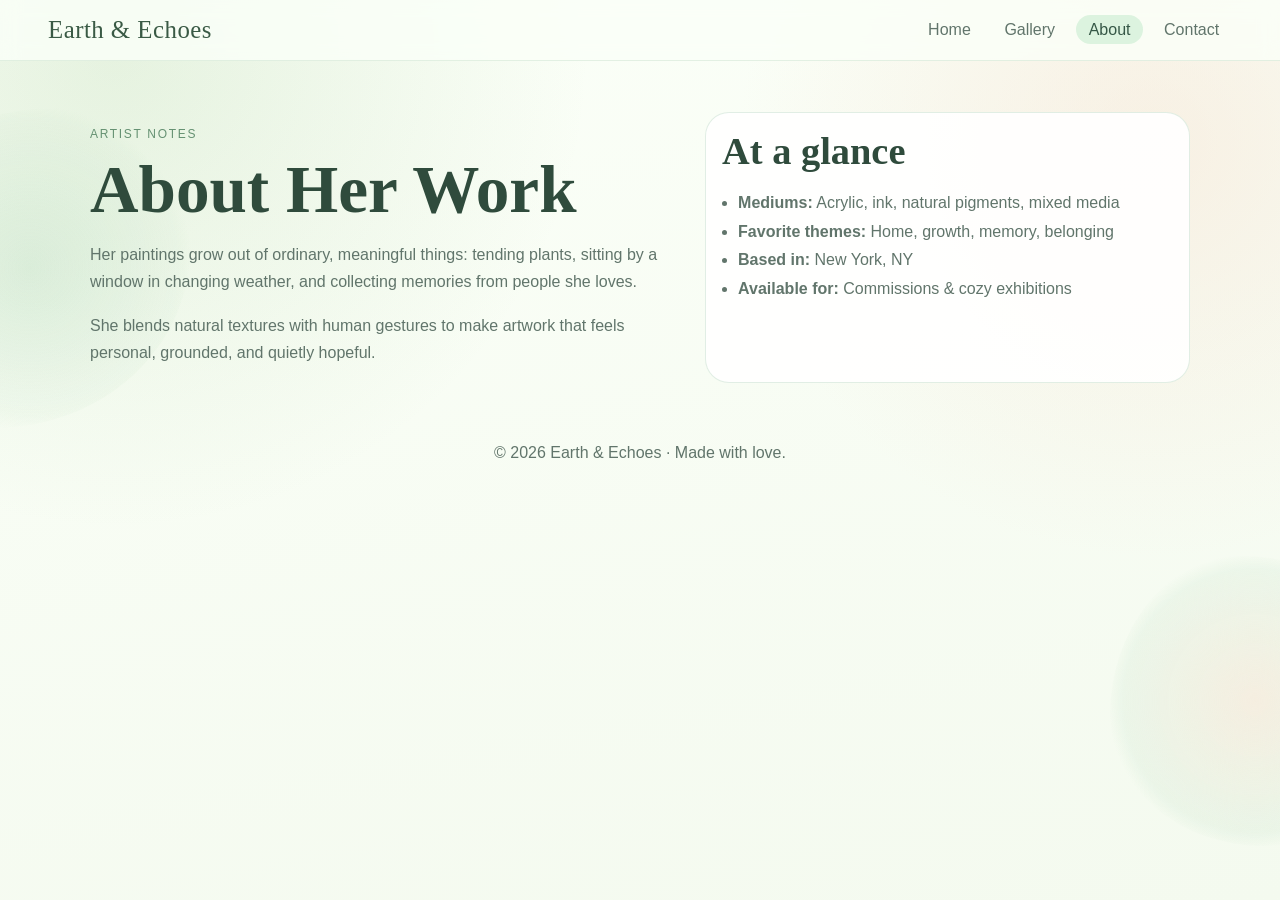
==== about.html @ 9827f24f "Shift portfolio to a homey, airy, plant-inspired aesthetic" ====
<!DOCTYPE html>
<html lang="en">
  <head>
    <meta charset="UTF-8" />
    <meta name="viewport" content="width=device-width, initial-scale=1.0" />
    <title>About | Earth & Echoes</title>
    <link rel="stylesheet" href="style.css" />
  </head>
  <body>
    <header class="site-header">
      <a class="logo" href="index.html">Earth & Echoes</a>
      <button class="menu-toggle" aria-expanded="false" aria-label="Toggle navigation">☰</button>
      <nav class="site-nav">
        <a href="index.html">Home</a>
        <a href="gallery.html">Gallery</a>
        <a href="about.html" aria-current="page">About</a>
        <a href="contact.html">Contact</a>
      </nav>
    </header>

    <main class="section reveal about-layout">
      <div>
        <p class="eyebrow">Artist Notes</p>
        <h1>About Her Work</h1>
        <p>
          Her paintings grow out of ordinary, meaningful things: tending plants,
          sitting by a window in changing weather, and collecting memories from people she loves.
        </p>
        <p>
          She blends natural textures with human gestures to make artwork that feels personal,
          grounded, and quietly hopeful.
        </p>
      </div>
      <aside class="about-card">
        <h2>At a glance</h2>
        <ul>
          <li><strong>Mediums:</strong> Acrylic, ink, natural pigments, mixed media</li>
          <li><strong>Favorite themes:</strong> Home, growth, memory, belonging</li>
          <li><strong>Based in:</strong> New York, NY</li>
          <li><strong>Available for:</strong> Commissions & cozy exhibitions</li>
        </ul>
      </aside>
    </main>

    <footer class="site-footer">
      <p>© 2026 Earth & Echoes · Made with love.</p>
    </footer>

    <script src="script.js"></script>
  </body>
</html>
---- style.css ----
:root {
  --bg: #f4faef;
  --bg-soft: #fbfff8;
  --panel: rgba(255, 255, 255, 0.76);
  --panel-strong: rgba(255, 255, 255, 0.9);
  --text: #30403a;
  --muted: #61756b;
  --accent: #93c9a1;
  --accent-deep: #69a87f;
  --accent-soft: #dcf3df;
  --leaf: #87bb74;
  --flower: #f5dcc8;
}

* {
  box-sizing: border-box;
}

body {
  margin: 0;
  font-family: "Nunito", "Segoe UI", sans-serif;
  background:
    radial-gradient(circle at 9% 6%, rgba(135, 187, 116, 0.18), transparent 33%),
    radial-gradient(circle at 90% 16%, rgba(245, 220, 200, 0.4), transparent 30%),
    linear-gradient(170deg, var(--bg-soft), var(--bg));
  color: var(--text);
  min-height: 100vh;
  overflow-x: hidden;
}

body::before,
body::after {
  content: "";
  position: fixed;
  z-index: -1;
  pointer-events: none;
}

body::before {
  width: 320px;
  height: 320px;
  left: -130px;
  top: 12vh;
  background: radial-gradient(circle, rgba(147, 201, 161, 0.22) 0%, rgba(147, 201, 161, 0.05) 65%, transparent 72%);
  border-radius: 58% 42% 61% 39% / 43% 44% 56% 57%;
  animation: floaty 14s ease-in-out infinite alternate;
}

body::after {
  width: 290px;
  height: 290px;
  right: -120px;
  bottom: 6vh;
  background: radial-gradient(circle, rgba(245, 220, 200, 0.4) 0%, rgba(147, 201, 161, 0.1) 64%, transparent 72%);
  border-radius: 45% 55% 47% 53% / 55% 40% 60% 45%;
  animation: floaty 16s ease-in-out infinite alternate-reverse;
}

.site-header {
  position: sticky;
  top: 0;
  z-index: 25;
  display: flex;
  align-items: center;
  justify-content: space-between;
  gap: 1rem;
  padding: 0.95rem clamp(1rem, 4vw, 3rem);
  background: rgba(251, 255, 248, 0.82);
  backdrop-filter: blur(10px);
  border-bottom: 1px solid rgba(105, 168, 127, 0.17);
}

.logo {
  color: #3a5a45;
  text-decoration: none;
  font-family: "Cormorant Garamond", Georgia, serif;
  font-size: 1.55rem;
  letter-spacing: 0.02em;
}

.menu-toggle {
  display: none;
  border: 1px solid rgba(105, 168, 127, 0.4);
  background: #ffffff;
  color: #3f5f4a;
  border-radius: 999px;
  padding: 0.35rem 0.7rem;
}

.site-nav {
  display: flex;
  gap: 0.5rem;
}

.site-nav a {
  text-decoration: none;
  color: var(--muted);
  padding: 0.35rem 0.8rem;
  border-radius: 999px;
  transition: background-color 0.2s ease, color 0.2s ease;
}

.site-nav a[aria-current="page"],
.site-nav a:hover {
  color: #355746;
  background: var(--accent-soft);
}

main {
  padding: 0 clamp(1rem, 4vw, 3rem) 4rem;
}

.section {
  max-width: 1100px;
  margin: 0 auto;
  padding: 3.2rem 0 1rem;
}

.hero {
  display: grid;
  grid-template-columns: 1.05fr 0.95fr;
  gap: 2rem;
  align-items: center;
  min-height: 70vh;
}

.eyebrow {
  text-transform: uppercase;
  letter-spacing: 0.14em;
  color: #659172;
  font-size: 0.75rem;
}

h1,
h2,
h3,
blockquote {
  font-family: "Cormorant Garamond", Georgia, serif;
  color: #2f4b3c;
}

h1 {
  font-size: clamp(2.2rem, 6vw, 4.2rem);
  line-height: 1.02;
  margin: 0.35rem 0 0.9rem;
}

h2 {
  margin: 0 0 0.4rem;
  font-size: clamp(1.75rem, 3vw, 2.4rem);
}

p {
  color: var(--muted);
  line-height: 1.72;
}

.hero-art {
  height: min(66vw, 440px);
  border-radius: 38% 62% 44% 56% / 54% 39% 61% 46%;
  background:
    radial-gradient(circle at 28% 28%, rgba(255, 255, 255, 0.7), transparent 42%),
    linear-gradient(140deg, #cdeccb 0%, #f3ddca 44%, #bcdcb2 100%);
  position: relative;
  border: 1px solid rgba(105, 168, 127, 0.2);
  box-shadow: 0 20px 44px rgba(111, 149, 122, 0.24);
  animation: sway 8s ease-in-out infinite;
}

.hero-art::before,
.hero-art::after {
  content: "";
  position: absolute;
}

.hero-art::before {
  inset: 14% 16% 22% 14%;
  border-radius: 51% 49% 64% 36% / 40% 54% 46% 60%;
  border: 2px dashed rgba(103, 152, 117, 0.45);
}

.hero-art::after {
  width: 46%;
  height: 46%;
  right: 10%;
  bottom: 10%;
  border-radius: 50%;
  background: radial-gradient(circle, rgba(147, 201, 161, 0.5) 0%, rgba(255, 255, 255, 0.2) 58%, transparent 70%);
}

.hero-actions {
  margin-top: 1.5rem;
  display: flex;
  gap: 0.8rem;
  flex-wrap: wrap;
}

.button {
  display: inline-block;
  text-decoration: none;
  border: none;
  border-radius: 999px;
  padding: 0.72rem 1.2rem;
  font-weight: 700;
  background: linear-gradient(135deg, var(--accent), #a7d7b3);
  color: #274336;
  box-shadow: 0 10px 20px rgba(129, 184, 145, 0.25);
  cursor: pointer;
}

.button.ghost {
  background: #ffffff;
  border: 1px solid rgba(105, 168, 127, 0.4);
  color: #3a5a45;
  box-shadow: none;
}

.card-grid {
  margin-top: 1.1rem;
  display: grid;
  grid-template-columns: repeat(auto-fit, minmax(220px, 1fr));
  gap: 1rem;
}

.card {
  background: linear-gradient(180deg, var(--panel-strong), var(--panel));
  border: 1px solid rgba(105, 168, 127, 0.18);
  border-radius: 28px;
  overflow: hidden;
  transition: transform 0.25s ease, box-shadow 0.25s ease;
}

.card:hover {
  transform: translateY(-4px);
  box-shadow: 0 16px 30px rgba(133, 171, 142, 0.2);
}

.card img {
  width: 100%;
  height: 220px;
  object-fit: cover;
  display: block;
}

.card-body {
  padding: 0.95rem;
}

.quote {
  text-align: center;
}

blockquote {
  margin: 0;
  padding: 2rem;
  background: linear-gradient(130deg, rgba(220, 243, 223, 0.85), rgba(255, 255, 255, 0.75));
  border: 1px solid rgba(105, 168, 127, 0.2);
  border-radius: 32px;
  font-size: clamp(1.3rem, 2.6vw, 1.9rem);
}

.filters {
  margin: 1rem 0;
  display: flex;
  gap: 0.6rem;
  flex-wrap: wrap;
}

.filter {
  border: 1px solid rgba(105, 168, 127, 0.3);
  background: rgba(255, 255, 255, 0.9);
  color: #3a5a45;
  border-radius: 999px;
  padding: 0.5rem 0.95rem;
}

.filter.active {
  background: linear-gradient(135deg, var(--accent), #a7d7b3);
  color: #274336;
}

.gallery-item.hidden {
  display: none;
}

.about-layout,
.contact-layout {
  display: grid;
  grid-template-columns: 1.1fr 0.9fr;
  gap: 1.4rem;
}

.about-card,
.contact-form {
  background: var(--panel-strong);
  border: 1px solid rgba(105, 168, 127, 0.2);
  border-radius: 24px;
  padding: 1rem;
}

.about-card ul {
  padding-left: 1rem;
  color: var(--muted);
  line-height: 1.8;
}

.contact-form {
  display: grid;
  gap: 0.9rem;
}

input,
textarea {
  width: 100%;
  margin-top: 0.35rem;
  border-radius: 14px;
  border: 1px solid rgba(105, 168, 127, 0.25);
  background: #fcfffb;
  color: #2f4b3c;
  padding: 0.7rem;
}

.site-footer {
  text-align: center;
  padding: 1.5rem 1rem 2rem;
  color: #557264;
}

.reveal {
  opacity: 0;
  transform: translateY(22px);
  transition: opacity 0.8s ease, transform 0.8s ease;
}

.reveal.visible {
  opacity: 1;
  transform: translateY(0);
}

@keyframes floaty {
  from {
    transform: translateY(0) rotate(0deg);
  }
  to {
    transform: translateY(-14px) rotate(8deg);
  }
}

@keyframes sway {
  0%,
  100% {
    border-radius: 38% 62% 44% 56% / 54% 39% 61% 46%;
  }
  50% {
    border-radius: 46% 54% 56% 44% / 44% 56% 44% 56%;
  }
}

@media (max-width: 860px) {
  .menu-toggle {
    display: inline-block;
  }

  .site-nav {
    position: absolute;
    top: 68px;
    right: 1rem;
    flex-direction: column;
    background: rgba(251, 255, 248, 0.98);
    border: 1px solid rgba(105, 168, 127, 0.22);
    border-radius: 20px;
    padding: 0.75rem;
    display: none;
  }

  .site-nav.open {
    display: flex;
  }

  .hero,
  .about-layout,
  .contact-layout {
    grid-template-columns: 1fr;
  }

  .hero-art {
    max-width: 520px;
    margin-inline: auto;
  }
}
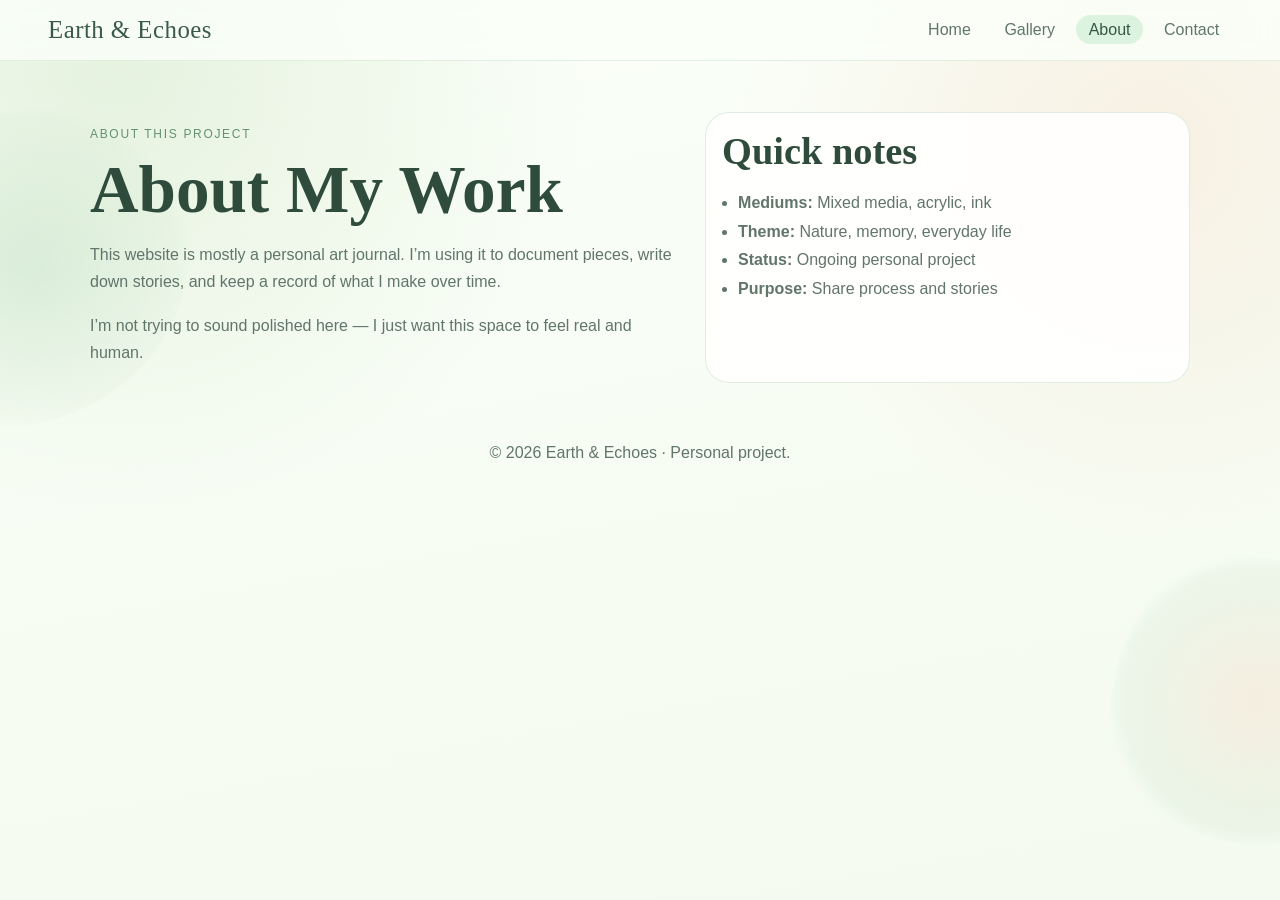
==== commit 70a88690: "Replace filler art with placeholders and simplify site voice" ====
--- a/about.html
+++ b/about.html
@@ -20,30 +20,29 @@
 
     <main class="section reveal about-layout">
       <div>
-        <p class="eyebrow">Artist Notes</p>
-        <h1>About Her Work</h1>
+        <p class="eyebrow">About this project</p>
+        <h1>About My Work</h1>
         <p>
-          Her paintings grow out of ordinary, meaningful things: tending plants,
-          sitting by a window in changing weather, and collecting memories from people she loves.
+          This website is mostly a personal art journal. I’m using it to document pieces,
+          write down stories, and keep a record of what I make over time.
         </p>
         <p>
-          She blends natural textures with human gestures to make artwork that feels personal,
-          grounded, and quietly hopeful.
+          I’m not trying to sound polished here — I just want this space to feel real and human.
         </p>
       </div>
       <aside class="about-card">
-        <h2>At a glance</h2>
+        <h2>Quick notes</h2>
         <ul>
-          <li><strong>Mediums:</strong> Acrylic, ink, natural pigments, mixed media</li>
-          <li><strong>Favorite themes:</strong> Home, growth, memory, belonging</li>
-          <li><strong>Based in:</strong> New York, NY</li>
-          <li><strong>Available for:</strong> Commissions & cozy exhibitions</li>
+          <li><strong>Mediums:</strong> Mixed media, acrylic, ink</li>
+          <li><strong>Theme:</strong> Nature, memory, everyday life</li>
+          <li><strong>Status:</strong> Ongoing personal project</li>
+          <li><strong>Purpose:</strong> Share process and stories</li>
         </ul>
       </aside>
     </main>
 
     <footer class="site-footer">
-      <p>© 2026 Earth & Echoes · Made with love.</p>
+      <p>© 2026 Earth & Echoes · Personal project.</p>
     </footer>
 
     <script src="script.js"></script>
--- a/style.css
+++ b/style.css
@@ -283,6 +283,57 @@
   display: none;
 }
 
+
+.card-link {
+  display: block;
+  text-decoration: none;
+  color: inherit;
+}
+
+.card-link .card-body p {
+  color: #4f6a5b;
+  font-weight: 600;
+}
+
+.back-link {
+  display: inline-block;
+  margin-bottom: 0.8rem;
+  color: #4e775f;
+  text-decoration: none;
+  font-weight: 700;
+}
+
+.artwork-layout h1 {
+  margin-bottom: 1.2rem;
+}
+
+.artwork-grid {
+  display: grid;
+  grid-template-columns: 1.05fr 0.95fr;
+  gap: 1.2rem;
+}
+
+.artwork-image-wrap,
+.artwork-notes {
+  background: var(--panel-strong);
+  border: 1px solid rgba(105, 168, 127, 0.2);
+  border-radius: 24px;
+  padding: 0.9rem;
+}
+
+.artwork-image-wrap img {
+  width: 100%;
+  border-radius: 16px;
+  display: block;
+  object-fit: cover;
+  max-height: 620px;
+}
+
+.artwork-notes h2 {
+  margin-top: 0.1rem;
+  margin-bottom: 0.5rem;
+}
+
 .about-layout,
 .contact-layout {
   display: grid;
@@ -379,7 +430,8 @@
 
   .hero,
   .about-layout,
-  .contact-layout {
+  .contact-layout,
+  .artwork-grid {
     grid-template-columns: 1fr;
   }
 
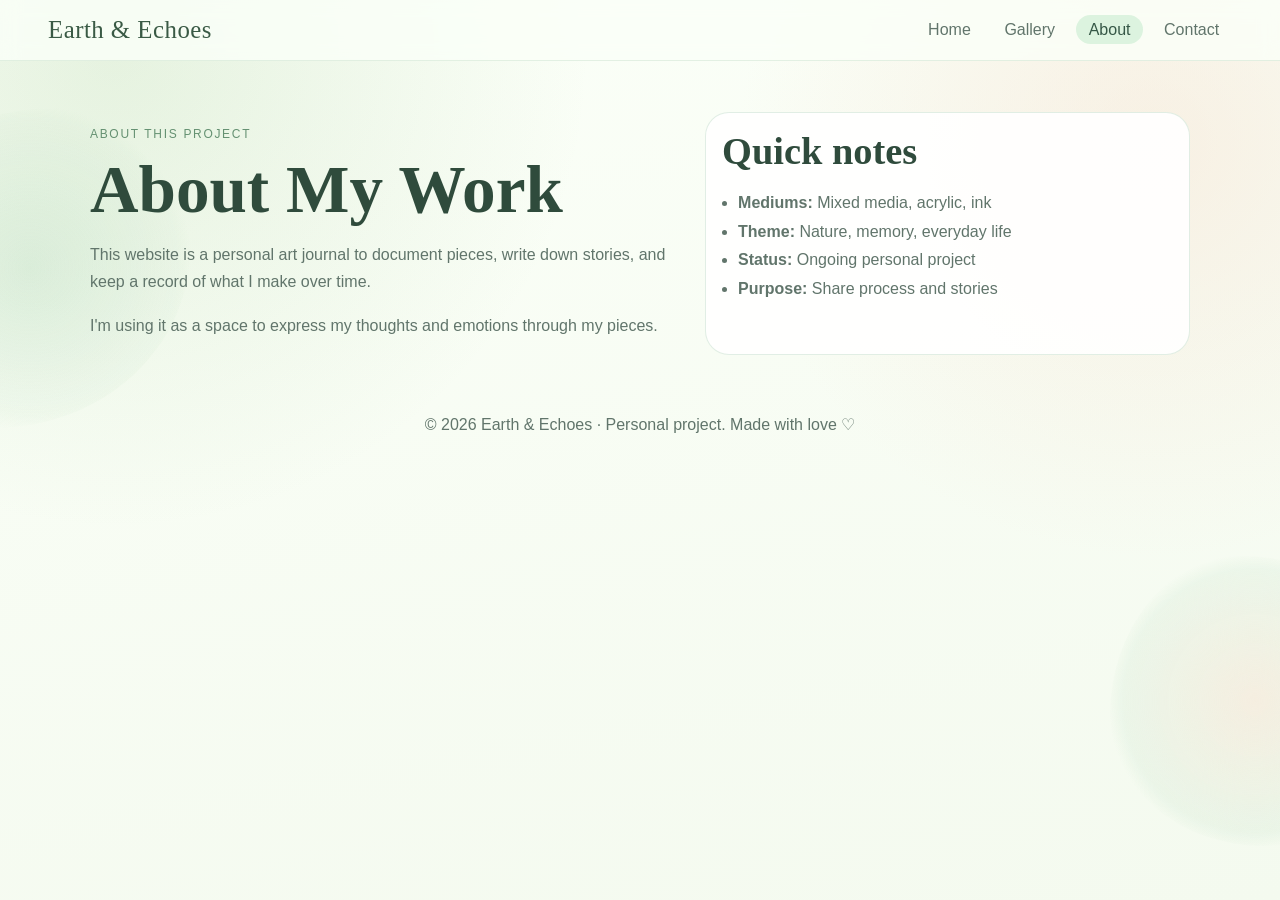
==== commit 1facd2e4: "Merge branch 'main' into codex/create-art-portfolio-web-page" ====
--- a/about.html
+++ b/about.html
@@ -23,11 +23,11 @@
         <p class="eyebrow">About this project</p>
         <h1>About My Work</h1>
         <p>
-          This website is mostly a personal art journal. I’m using it to document pieces,
+          This website is a personal art journal to document pieces,
           write down stories, and keep a record of what I make over time.
         </p>
         <p>
-          I’m not trying to sound polished here — I just want this space to feel real and human.
+          I'm using it as a space to express my thoughts and emotions through my pieces.
         </p>
       </div>
       <aside class="about-card">
@@ -42,7 +42,7 @@
     </main>
 
     <footer class="site-footer">
-      <p>© 2026 Earth & Echoes · Personal project.</p>
+      <p>© 2026 Earth & Echoes · Personal project. Made with love ♡ </p>
     </footer>
 
     <script src="script.js"></script>
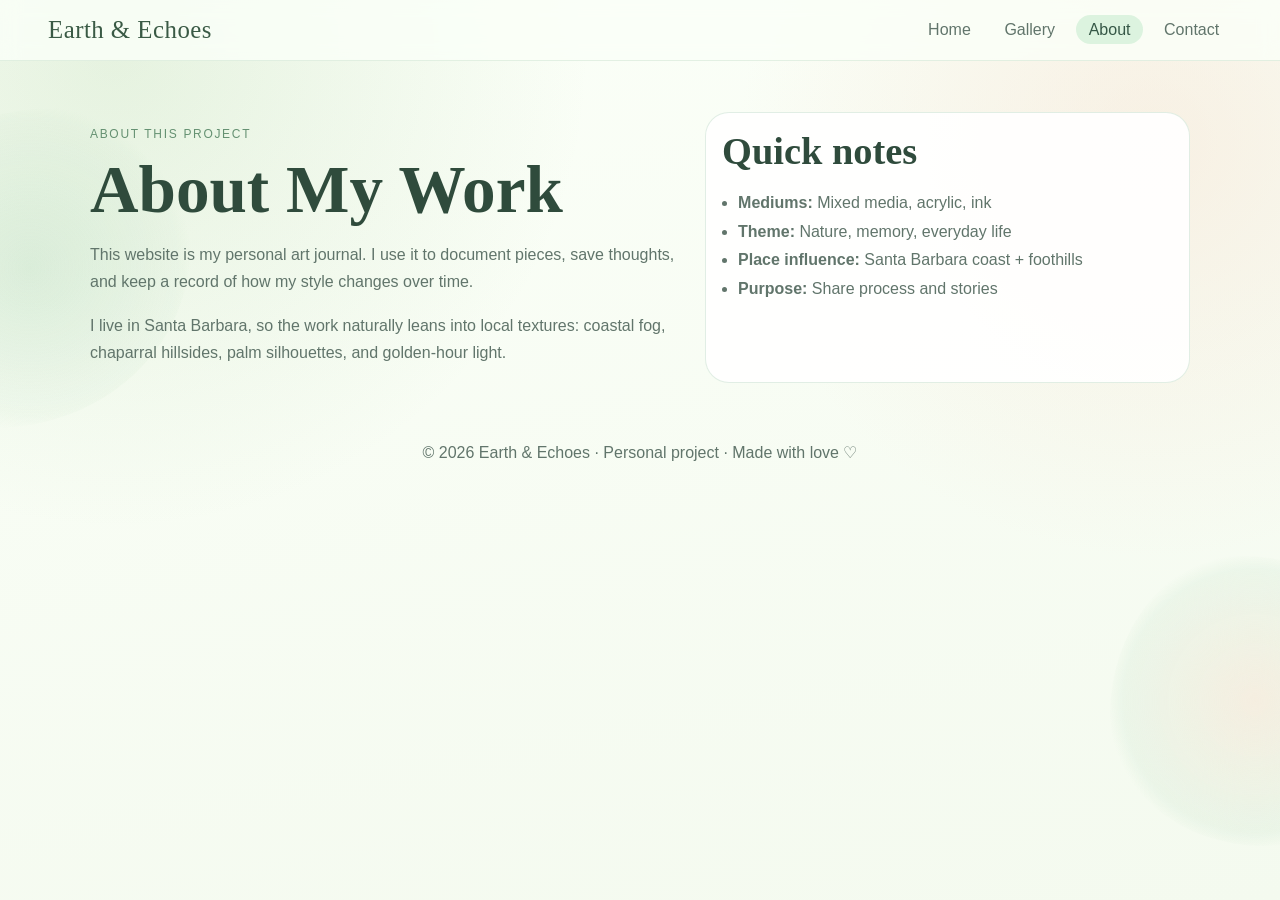
==== commit 2f7ab16f: "Use tropical palm clipart hero, add greenery accents, and unify footer tagline" ====
--- a/about.html
+++ b/about.html
@@ -23,11 +23,12 @@
         <p class="eyebrow">About this project</p>
         <h1>About My Work</h1>
         <p>
-          This website is a personal art journal to document pieces,
-          write down stories, and keep a record of what I make over time.
+          This website is my personal art journal. I use it to document pieces,
+          save thoughts, and keep a record of how my style changes over time.
         </p>
         <p>
-          I'm using it as a space to express my thoughts and emotions through my pieces.
+          I live in Santa Barbara, so the work naturally leans into local textures:
+          coastal fog, chaparral hillsides, palm silhouettes, and golden-hour light.
         </p>
       </div>
       <aside class="about-card">
@@ -35,14 +36,14 @@
         <ul>
           <li><strong>Mediums:</strong> Mixed media, acrylic, ink</li>
           <li><strong>Theme:</strong> Nature, memory, everyday life</li>
-          <li><strong>Status:</strong> Ongoing personal project</li>
+          <li><strong>Place influence:</strong> Santa Barbara coast + foothills</li>
           <li><strong>Purpose:</strong> Share process and stories</li>
         </ul>
       </aside>
     </main>
 
     <footer class="site-footer">
-      <p>© 2026 Earth & Echoes · Personal project. Made with love ♡ </p>
+      <p>© 2026 Earth & Echoes · Personal project · Made with love ♡</p>
     </footer>
 
     <script src="script.js"></script>
--- a/style.css
+++ b/style.css
@@ -108,6 +108,33 @@
 
 main {
   padding: 0 clamp(1rem, 4vw, 3rem) 4rem;
+  position: relative;
+}
+
+main::before,
+main::after {
+  content: "";
+  position: fixed;
+  width: 170px;
+  height: 170px;
+  pointer-events: none;
+  z-index: -1;
+  opacity: 0.35;
+  background-image: url("https://www.svgrepo.com/show/475682/leaf.svg");
+  background-size: contain;
+  background-repeat: no-repeat;
+}
+
+main::before {
+  left: 10px;
+  bottom: 90px;
+  transform: rotate(-10deg);
+}
+
+main::after {
+  right: 12px;
+  top: 130px;
+  transform: rotate(16deg) scaleX(-1);
 }
 
 .section {
@@ -157,35 +184,57 @@
 
 .hero-art {
   height: min(66vw, 440px);
-  border-radius: 38% 62% 44% 56% / 54% 39% 61% 46%;
-  background:
-    radial-gradient(circle at 28% 28%, rgba(255, 255, 255, 0.7), transparent 42%),
-    linear-gradient(140deg, #cdeccb 0%, #f3ddca 44%, #bcdcb2 100%);
+  border-radius: 30px;
+  background: linear-gradient(180deg, #d8f1f5 0%, #e9f7df 54%, #f8e5c9 100%);
   position: relative;
   border: 1px solid rgba(105, 168, 127, 0.2);
   box-shadow: 0 20px 44px rgba(111, 149, 122, 0.24);
-  animation: sway 8s ease-in-out infinite;
-}
-
-.hero-art::before,
-.hero-art::after {
-  content: "";
+  overflow: hidden;
+}
+
+.hero-art .sun {
   position: absolute;
-}
-
-.hero-art::before {
-  inset: 14% 16% 22% 14%;
-  border-radius: 51% 49% 64% 36% / 40% 54% 46% 60%;
-  border: 2px dashed rgba(103, 152, 117, 0.45);
-}
-
-.hero-art::after {
-  width: 46%;
-  height: 46%;
+  top: 14%;
+  right: 14%;
+  width: 72px;
+  height: 72px;
+  border-radius: 50%;
+  background: radial-gradient(circle, #fff6be 0%, #ffd884 70%);
+}
+
+.hero-art .horizon {
+  position: absolute;
+  left: 0;
+  right: 0;
+  bottom: 0;
+  height: 34%;
+  background: linear-gradient(180deg, rgba(98, 168, 143, 0.25), rgba(88, 134, 111, 0.55));
+}
+
+.hero-art .palm-clipart {
+  position: absolute;
+  width: 185px;
+  left: 38%;
+  bottom: 13%;
+  filter: drop-shadow(0 8px 8px rgba(0, 0, 0, 0.1));
+}
+
+.hero-art .leaf-clipart {
+  position: absolute;
+  width: 86px;
+  opacity: 0.75;
+}
+
+.hero-art .leaf-a {
+  left: 8%;
+  bottom: 26%;
+  transform: rotate(-16deg);
+}
+
+.hero-art .leaf-b {
   right: 10%;
-  bottom: 10%;
-  border-radius: 50%;
-  background: radial-gradient(circle, rgba(147, 201, 161, 0.5) 0%, rgba(255, 255, 255, 0.2) 58%, transparent 70%);
+  top: 34%;
+  transform: rotate(22deg) scaleX(-1);
 }
 
 .hero-actions {
@@ -397,16 +446,6 @@
   }
 }
 
-@keyframes sway {
-  0%,
-  100% {
-    border-radius: 38% 62% 44% 56% / 54% 39% 61% 46%;
-  }
-  50% {
-    border-radius: 46% 54% 56% 44% / 44% 56% 44% 56%;
-  }
-}
-
 @media (max-width: 860px) {
   .menu-toggle {
     display: inline-block;
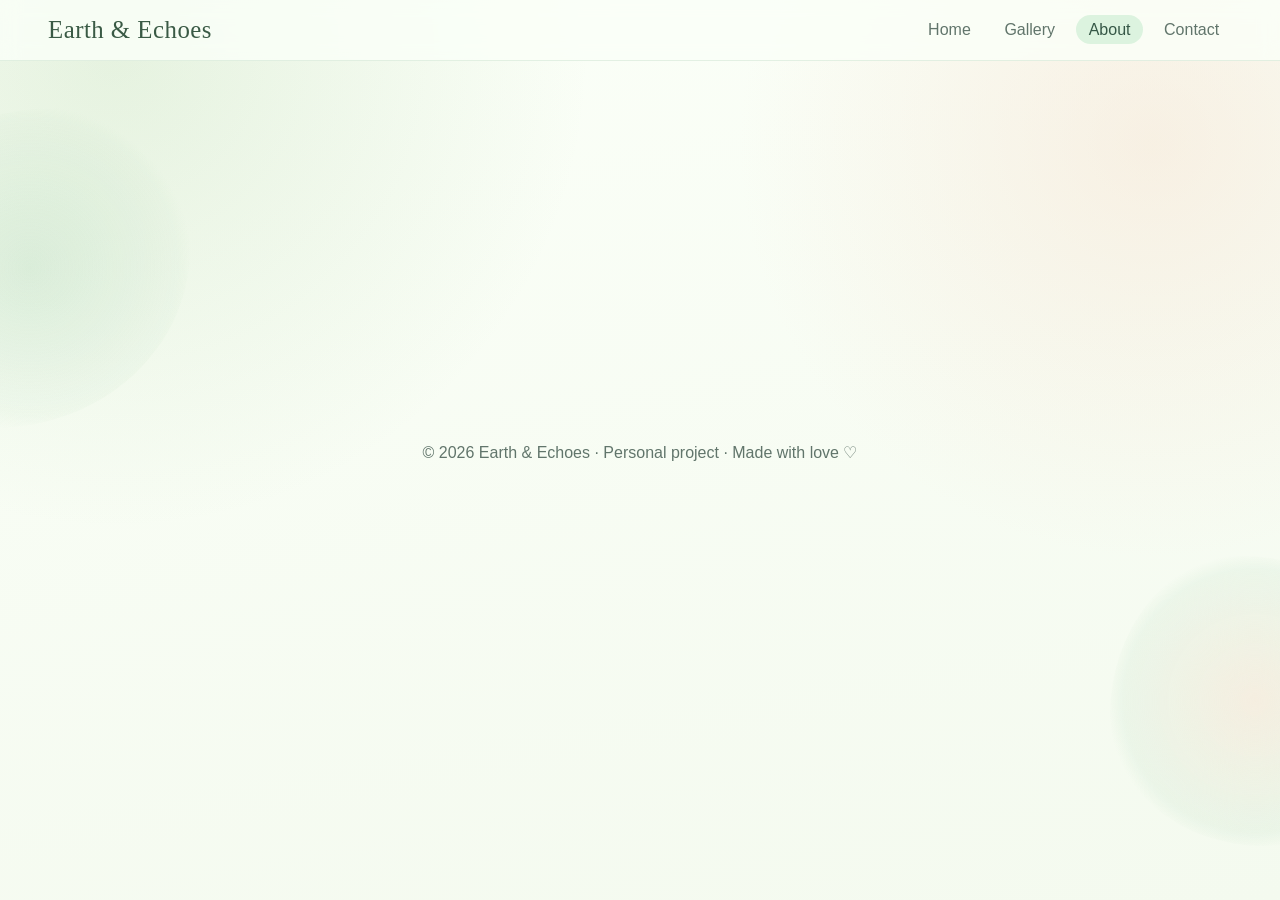
==== commit 1fd45c7a: "Merge branch 'main' into codex/create-art-portfolio-web-page" ====
--- a/about.html
+++ b/about.html
@@ -36,7 +36,7 @@
         <ul>
           <li><strong>Mediums:</strong> Mixed media, acrylic, ink</li>
           <li><strong>Theme:</strong> Nature, memory, everyday life</li>
-          <li><strong>Place influence:</strong> Santa Barbara coast + foothills</li>
+          <li><strong>Status:</strong> Ongoing personal project</li>
           <li><strong>Purpose:</strong> Share process and stories</li>
         </ul>
       </aside>
--- a/style.css
+++ b/style.css
@@ -184,57 +184,35 @@
 
 .hero-art {
   height: min(66vw, 440px);
-  border-radius: 30px;
-  background: linear-gradient(180deg, #d8f1f5 0%, #e9f7df 54%, #f8e5c9 100%);
+  border-radius: 38% 62% 44% 56% / 54% 39% 61% 46%;
+  background:
+    radial-gradient(circle at 28% 28%, rgba(255, 255, 255, 0.7), transparent 42%),
+    linear-gradient(140deg, #cdeccb 0%, #f3ddca 44%, #bcdcb2 100%);
   position: relative;
   border: 1px solid rgba(105, 168, 127, 0.2);
   box-shadow: 0 20px 44px rgba(111, 149, 122, 0.24);
-  overflow: hidden;
-}
-
-.hero-art .sun {
+  animation: sway 8s ease-in-out infinite;
+}
+
+.hero-art::before,
+.hero-art::after {
+  content: "";
   position: absolute;
-  top: 14%;
-  right: 14%;
-  width: 72px;
-  height: 72px;
+}
+
+.hero-art::before {
+  inset: 14% 16% 22% 14%;
+  border-radius: 51% 49% 64% 36% / 40% 54% 46% 60%;
+  border: 2px dashed rgba(103, 152, 117, 0.45);
+}
+
+.hero-art::after {
+  width: 46%;
+  height: 46%;
+  right: 10%;
+  bottom: 10%;
   border-radius: 50%;
-  background: radial-gradient(circle, #fff6be 0%, #ffd884 70%);
-}
-
-.hero-art .horizon {
-  position: absolute;
-  left: 0;
-  right: 0;
-  bottom: 0;
-  height: 34%;
-  background: linear-gradient(180deg, rgba(98, 168, 143, 0.25), rgba(88, 134, 111, 0.55));
-}
-
-.hero-art .palm-clipart {
-  position: absolute;
-  width: 185px;
-  left: 38%;
-  bottom: 13%;
-  filter: drop-shadow(0 8px 8px rgba(0, 0, 0, 0.1));
-}
-
-.hero-art .leaf-clipart {
-  position: absolute;
-  width: 86px;
-  opacity: 0.75;
-}
-
-.hero-art .leaf-a {
-  left: 8%;
-  bottom: 26%;
-  transform: rotate(-16deg);
-}
-
-.hero-art .leaf-b {
-  right: 10%;
-  top: 34%;
-  transform: rotate(22deg) scaleX(-1);
+  background: radial-gradient(circle, rgba(147, 201, 161, 0.5) 0%, rgba(255, 255, 255, 0.2) 58%, transparent 70%);
 }
 
 .hero-actions {
@@ -446,6 +424,16 @@
   }
 }
 
+@keyframes sway {
+  0%,
+  100% {
+    border-radius: 38% 62% 44% 56% / 54% 39% 61% 46%;
+  }
+  50% {
+    border-radius: 46% 54% 56% 44% / 44% 56% 44% 56%;
+  }
+}
+
 @media (max-width: 860px) {
   .menu-toggle {
     display: inline-block;
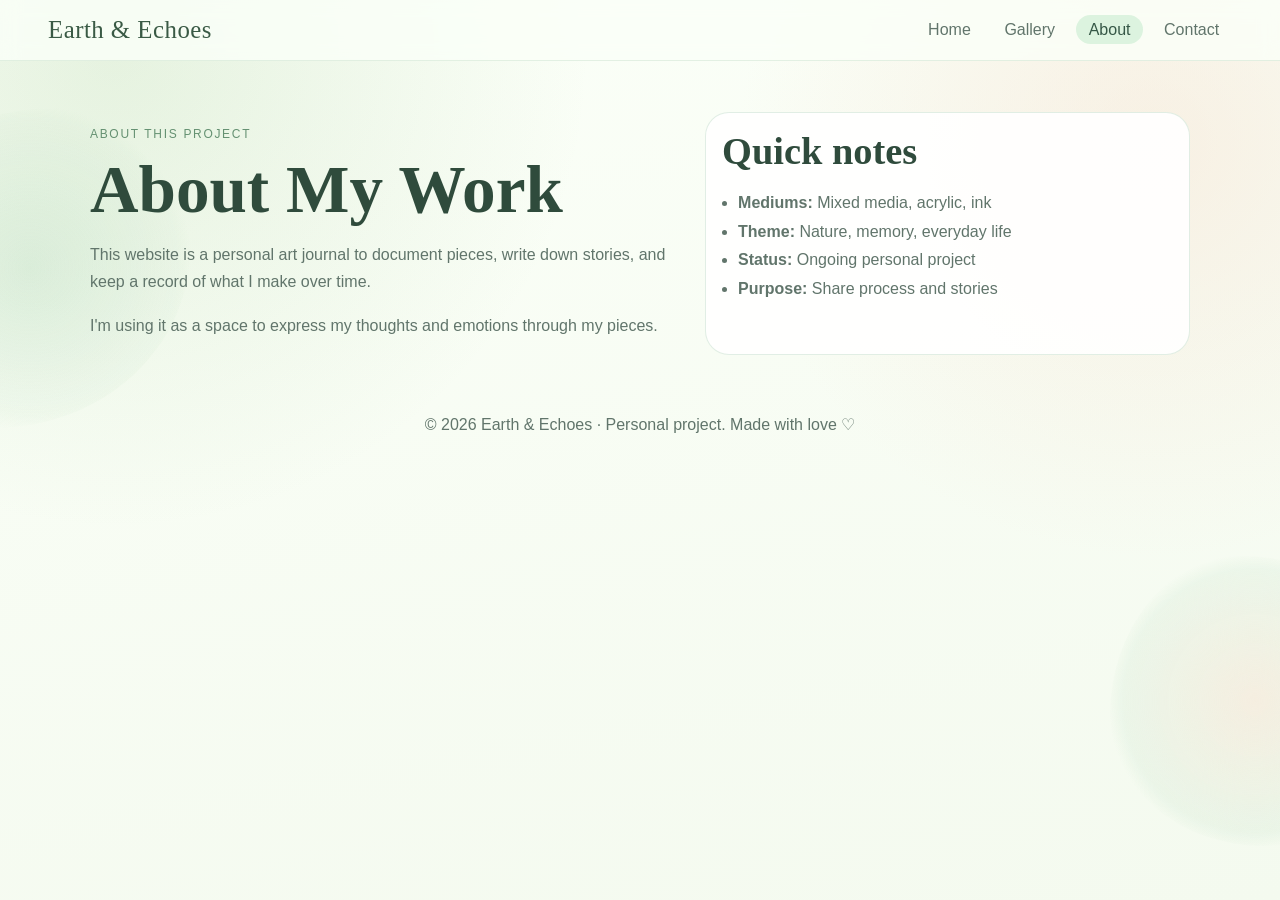
==== commit 35c74d6c: "Revert "Add gallery, artwork, about, contact pages with styles, data, and interactivity"" ====
--- a/about.html
+++ b/about.html
@@ -23,12 +23,11 @@
         <p class="eyebrow">About this project</p>
         <h1>About My Work</h1>
         <p>
-          This website is my personal art journal. I use it to document pieces,
-          save thoughts, and keep a record of how my style changes over time.
+          This website is a personal art journal to document pieces,
+          write down stories, and keep a record of what I make over time.
         </p>
         <p>
-          I live in Santa Barbara, so the work naturally leans into local textures:
-          coastal fog, chaparral hillsides, palm silhouettes, and golden-hour light.
+          I'm using it as a space to express my thoughts and emotions through my pieces.
         </p>
       </div>
       <aside class="about-card">
@@ -43,7 +42,7 @@
     </main>
 
     <footer class="site-footer">
-      <p>© 2026 Earth & Echoes · Personal project · Made with love ♡</p>
+      <p>© 2026 Earth & Echoes · Personal project. Made with love ♡ </p>
     </footer>
 
     <script src="script.js"></script>
--- a/style.css
+++ b/style.css
@@ -108,33 +108,6 @@
 
 main {
   padding: 0 clamp(1rem, 4vw, 3rem) 4rem;
-  position: relative;
-}
-
-main::before,
-main::after {
-  content: "";
-  position: fixed;
-  width: 170px;
-  height: 170px;
-  pointer-events: none;
-  z-index: -1;
-  opacity: 0.35;
-  background-image: url("https://www.svgrepo.com/show/475682/leaf.svg");
-  background-size: contain;
-  background-repeat: no-repeat;
-}
-
-main::before {
-  left: 10px;
-  bottom: 90px;
-  transform: rotate(-10deg);
-}
-
-main::after {
-  right: 12px;
-  top: 130px;
-  transform: rotate(16deg) scaleX(-1);
 }
 
 .section {
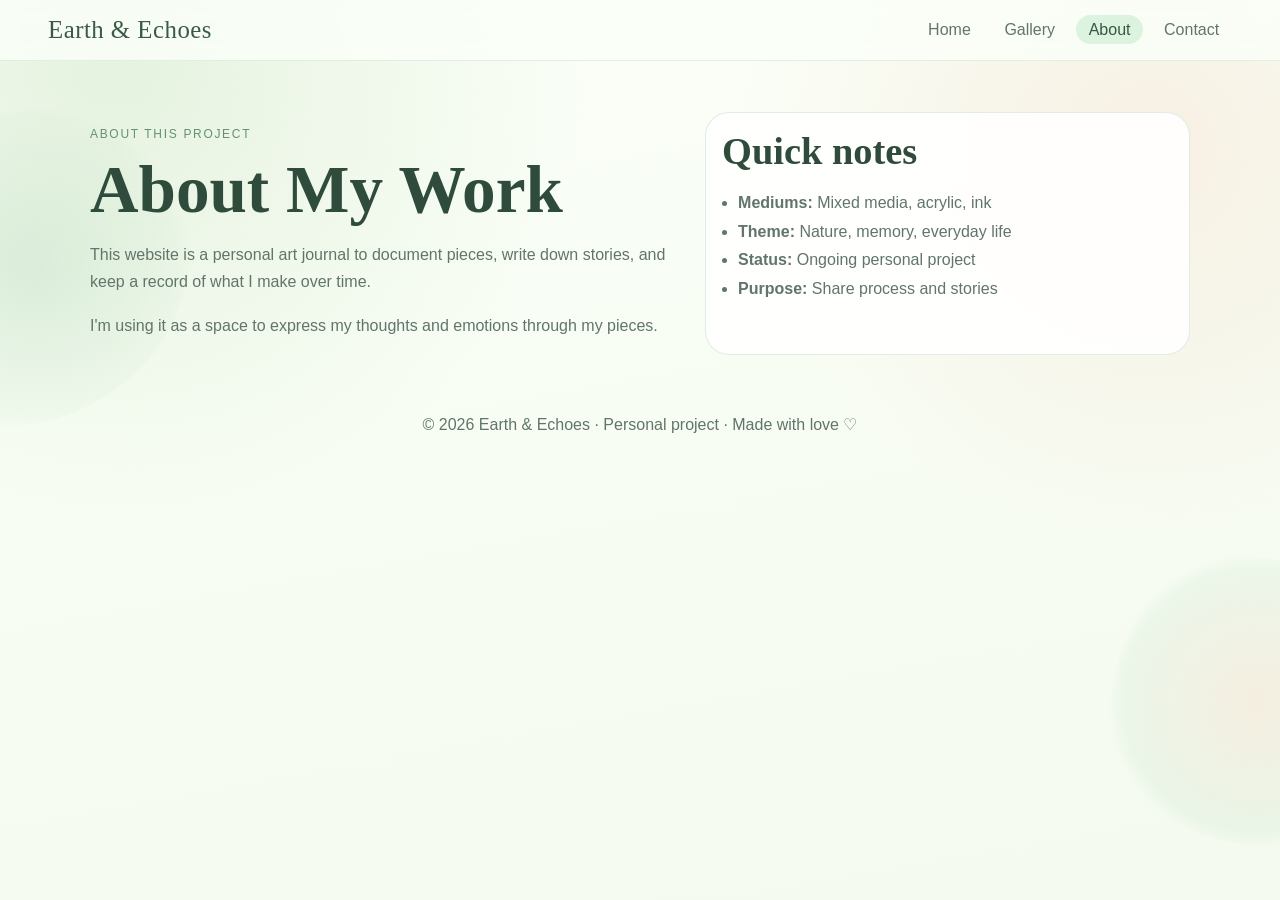
==== commit 9ea9dd9c: "Update footer text formatting" ====
--- a/about.html
+++ b/about.html
@@ -42,7 +42,7 @@
     </main>
 
     <footer class="site-footer">
-      <p>© 2026 Earth & Echoes · Personal project. Made with love ♡ </p>
+      <p>© 2026 Earth & Echoes · Personal project · Made with love ♡</p>
     </footer>
 
     <script src="script.js"></script>
